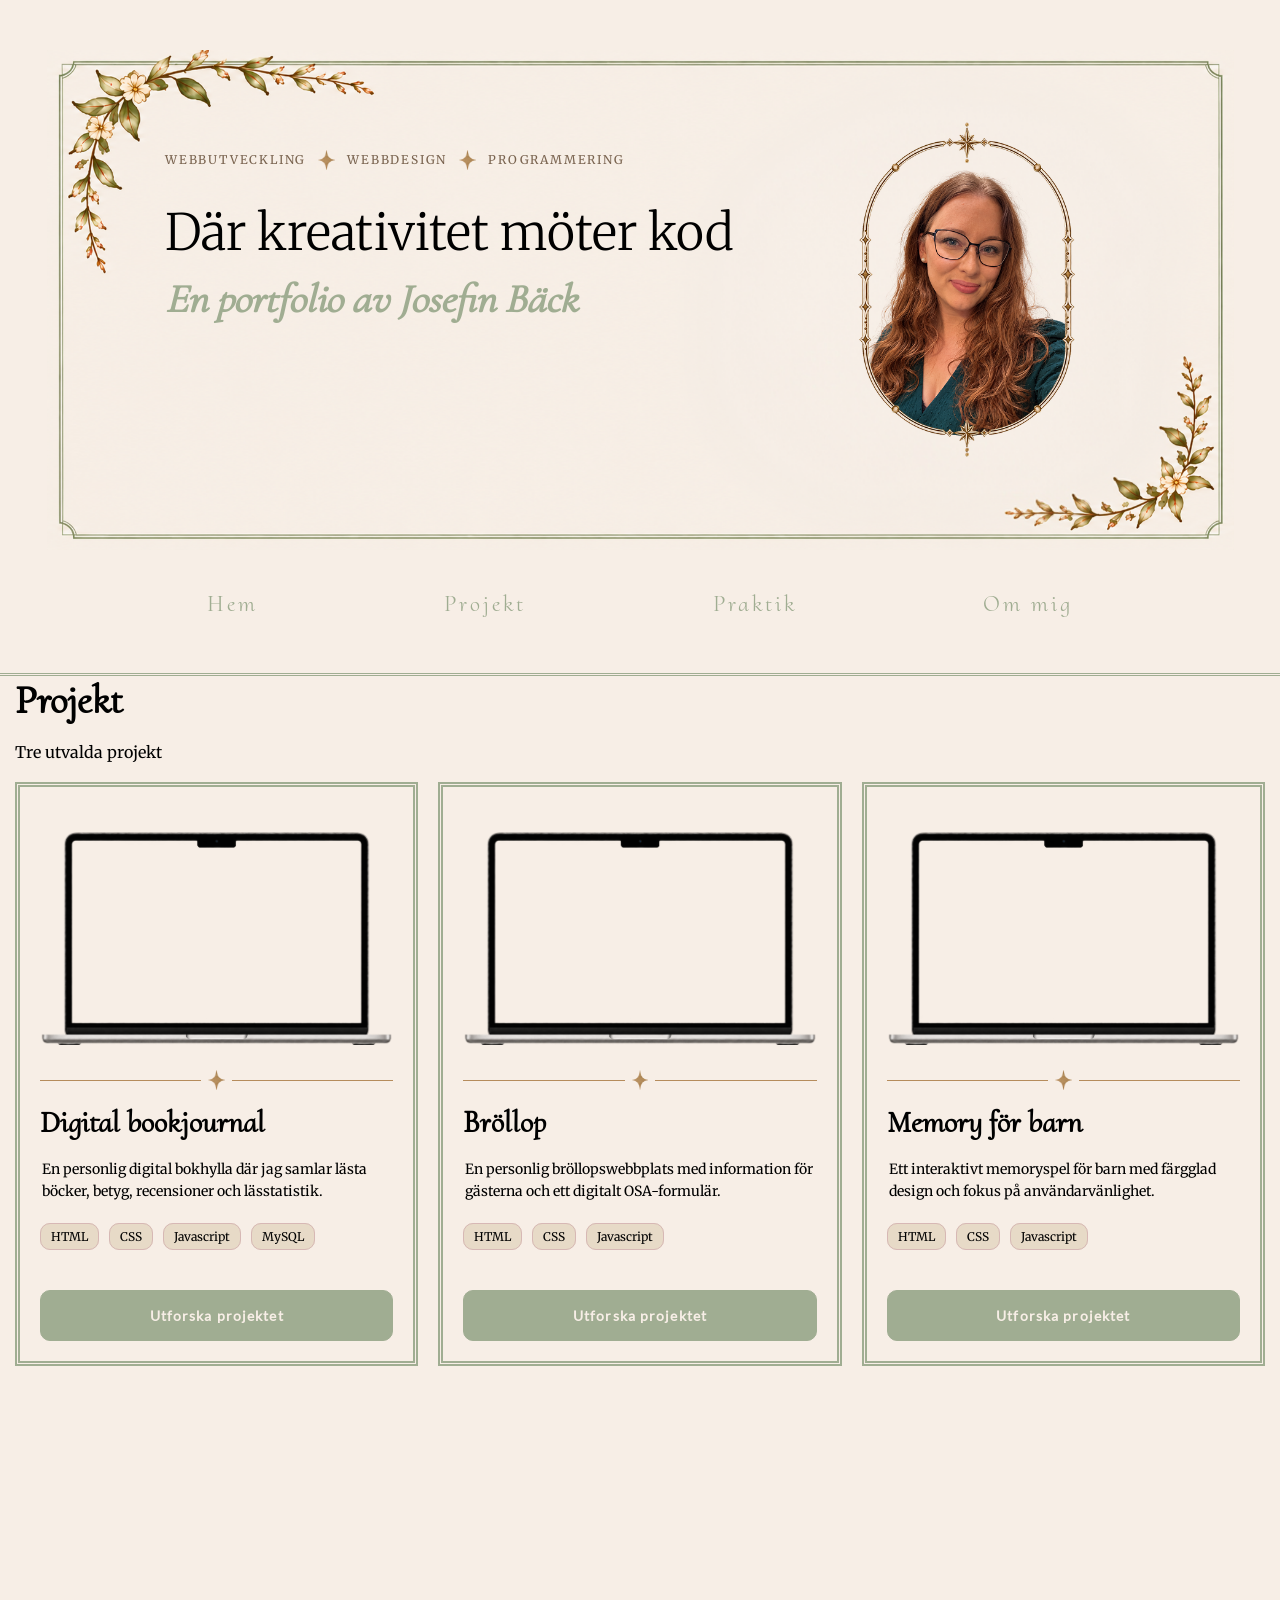
==== index.html @ 24f31369 "more github fixing" ====
<!DOCTYPE html>
<html lang="sv">

<head>
    <meta charset="UTF-8">
    <meta name="viewport" content="width=device-width, initial-scale=1.0">
    <title>Document</title>
    <link rel="stylesheet" href="css/style.css">
</head>

<body>

    <div id="heroSection">
        <div id="textDivInHero">
            <div class="eyebrowText">
                <p>Webbutveckling</p> <img class="goldStarSize" src="assets/picture/star.png" alt="goldstar">
                <p>Webbdesign</p> <img class="goldStarSize" src="assets/picture/star.png" alt="goldstar">
                <p>Programmering</p>
            </div>
            <h1>Där kreativitet möter kod</h1>
            <h2 id="heroHeaderTwo">En portfolio av Josefin Bäck</h2>

            <!-- <div id="p-elInHero">
                <p>Välkommen till min kreativa hörna!<br> Här samlar jag mina projekt och idéer, där kreativitet
                    kombineras
                    med programmering.</p>
            </div> -->
        </div>
    </div>

    <div id="menuWrapper">
        <!-- <div id="p-elInHero">
                <p>Välkommen till min kreativa hörna!<br> Här samlar jag mina projekt och idéer, där kreativitet
                    kombineras
                    med programmering.</p>
            </div> -->

        <div id="menu">
            <a href="#">Hem<span class="botanical" aria-hidden="true"><img class="vine" src="assets/picture/kvist.png"
                        alt=""><img class="bloom bloom-1" src="assets/picture/blomma-1.png" alt=""><img
                        class="bloom bloom-2" src="assets/picture/blomma-2.png" alt=""><img class="bloom bloom-3"
                        src="assets/picture/blomma-3.png" alt=""></span></a>
            <a href="#">Projekt<span class="botanical" aria-hidden="true"><img class="vine"
                        src="assets/picture/kvist.png" alt=""><img class="bloom bloom-1"
                        src="assets/picture/blomma-1.png" alt=""><img class="bloom bloom-2"
                        src="assets/picture/blomma-2.png" alt=""><img class="bloom bloom-3"
                        src="assets/picture/blomma-3.png" alt=""></span></a>
            <a href="#">Praktik<span class="botanical" aria-hidden="true"><img class="vine"
                        src="assets/picture/kvist.png" alt=""><img class="bloom bloom-1"
                        src="assets/picture/blomma-1.png" alt=""><img class="bloom bloom-2"
                        src="assets/picture/blomma-2.png" alt=""><img class="bloom bloom-3"
                        src="assets/picture/blomma-3.png" alt=""></span></a>
            <a href="html/aboutme.html">Om mig<span class="botanical" aria-hidden="true"><img class="vine"
                        src="assets/picture/kvist.png" alt=""><img class="bloom bloom-1"
                        src="assets/picture/blomma-1.png" alt=""><img class="bloom bloom-2"
                        src="assets/picture/blomma-2.png" alt=""><img class="bloom bloom-3"
                        src="assets/picture/blomma-3.png" alt=""></span></a>
        </div>
    </div>

    <main>


        <!-- <div id="heroButtonDiv">
                <button class="greenButton button">Se alla projekt</button>
                <button class="transparentButton button">Läs mer om mig</button>
            </div> -->

        <div id="sectionOne">
            <div id="secOneContent">
                <h2>Projekt</h2>
                <p>Tre utvalda projekt</p>
                <div id="choosenProjects">
                    <div class="projectDIV">
                        <div class="topDIV">
                            <div class="laptop">
                                <video autoplay muted loop playsinline>
                                    <source src="assets/video/bookshelf.mov">
                                </video>

                                <img src="assets/picture/laptop.png" alt="Laptop">
                            </div>

                            <div class="deviderDIV">
                                <img class="deviderLineInCard" src="assets/picture/deviderLine.png" alt="devider">
                                <img class="goldStarSize" src="assets/picture/star.png" alt="goldstar">
                                <img class="deviderLineInCard" src="assets/picture/deviderLine.png" alt="devider">
                            </div>

                            <h3 class="projectHeadline">Digital bookjournal</h3>
                            <p class="projekctPresentation">En personlig digital bokhylla där jag samlar lästa böcker,
                                betyg, recensioner och lässtatistik.</p>

                            <div class="taggsDIV">
                                <div class="taggStyle">
                                    <span>HTML</span>
                                </div>
                                <div class="taggStyle">
                                    <span>CSS</span>
                                </div>
                                <div class="taggStyle">
                                    <span>Javascript</span>
                                </div>
                                <div class="taggStyle">
                                    <span>MySQL</span>
                                </div>
                            </div>

                        </div>
                        <div class="bottomDIV">
                            <button class="BtnToProjekt">
                                Utforska projektet
                            </button>
                        </div>
                    </div>

                    <div class="projectDIV">
                        <div class="topDIV">
                            <div class="laptop">

                                <img src="assets/picture/laptop.png" alt="Laptop">
                            </div>

                            <div class="deviderDIV">
                                <img class="deviderLineInCard" src="assets/picture/deviderLine.png" alt="devider">
                                <img class="goldStarSize" src="assets/picture/star.png" alt="goldstar">
                                <img class="deviderLineInCard" src="assets/picture/deviderLine.png" alt="devider">
                            </div>

                            <h3 class="projectHeadline">Bröllop</h3>
                            <p class="projekctPresentation">En personlig bröllopswebbplats med information för
                                gästerna
                                och ett digitalt OSA-formulär.</p>
                        </div>

                        <div class="taggsDIV">
                            <div class="taggStyle">
                                <span>HTML</span>
                            </div>
                            <div class="taggStyle">
                                <span>CSS</span>
                            </div>
                            <div class="taggStyle">
                                <span>Javascript</span>
                            </div>
                        </div>

                        <div class="bottomDIV">
                            <button class="BtnToProjekt">
                                Utforska projektet
                            </button>
                        </div>
                    </div>

                    <div class="projectDIV">
                        <div class="topDIV">
                            <div class="laptop">

                                <img src="assets/picture/laptop.png" alt="Laptop">
                            </div>

                            <div class="deviderDIV">
                                <img class="deviderLineInCard" src="assets/picture/deviderLine.png" alt="devider">
                                <img class="goldStarSize" src="assets/picture/star.png" alt="goldstar">
                                <img class="deviderLineInCard" src="assets/picture/deviderLine.png" alt="devider">
                            </div>

                            <h3 class="projectHeadline">Memory för barn</h3>
                            <p class="projekctPresentation">Ett interaktivt memoryspel för barn med färgglad design
                                och
                                fokus på användarvänlighet.</p>
                        </div>

                        <div class="taggsDIV">
                            <div class="taggStyle">
                                <span>HTML</span>
                            </div>
                            <div class="taggStyle">
                                <span>CSS</span>
                            </div>
                            <div class="taggStyle">
                                <span>Javascript</span>
                            </div>
                        </div>

                        <div class="bottomDIV">
                            <button class="BtnToProjekt">
                                Utforska projektet
                            </button>
                        </div>
                    </div>
                </div>
            </div>
        </div>

    </main>
    <footer></footer>
</body>

</html>
---- css/style.css ----
/*FONTS*/
@font-face {
    font-family: "Cormorant Upright";
    src: url("../assets/fonts/CormorantUpright-Regular.ttf");
}

@font-face {
    font-family: "Merriweather";
    src: url("../assets/fonts/Merriweather.ttf");
}

@font-face {
    font-family: "Lato";
    src: url("../assets/fonts/Lato-Regular.ttf");
}


:root {

    /*FONT SIZE*/
    --h1: 3.125rem;
    /* 50px */
    --h2: 2.5rem;
    /* 40px */
    --h3: 1.875rem;
    /* 30px */
    --h4: 1.5rem;
    /* 24px */

    --normalText: 1rem;
    /* 16px */
    --smallText: 0.875rem;
    /* 14px */
    --extraSmallText: 0.75rem;
    /* 12px */

    --buttonText: 0.875rem;
    /* 14px */
    --eyebrowText: 0.75rem;
    /* 12px */

    /* FONT FAMILY */
    --headerFont: "Cormorant Upright", serif;
    --normalTextFont: "Merriweather", serif;
    --btnFont: "Lato", serif;


    /*COLORS*/
    --main-background-color: #F7EEE6;
    --color-sageGreen: #A0AD92;
    --color-dustyRose: #D7B8B5;
    --color-walnutBrown: #79634F;
    --color-softBlack: #38352F;
    --color-beige: #E7DAC7;

}

h1 {
    font-family: var(--normalTextFont);
    font-size: var(--h1);
    line-height: 1.1;
    margin: 35px 0 15px 0;
    font-weight: 300;
}

h2 {
    font-family: var(--headerFont);
    font-size: var(--h2);
    line-height: 1.2;
    margin: 0px;
    margin-bottom: 15px;
}

h3 {
    font-family: var(--headerFont);
    font-size: var(--h3);
    line-height: 1.2;
}

h4 {
    font-family: var(--headerFont);
    font-size: var(--h4);
}

p {
    font-family: var(--normalTextFont);
    font-size: var(--normalText);
    line-height: 1.6;
}

button {
    font-family: var(--btnFont);
    font-size: var(--buttonText);
    letter-spacing: 0.08em;
    border-radius: 10px;
    padding: 10px 30px;
}

.greenButton {
    background-color: var(--color-sageGreen);
    color: var(--main-background-color);
    border: 0.5px solid var(--color-sageGreen);
}

.transparentButton {
    background-color: transparent;
    color: var(--color-softBlack);
    border: 0.5px solid var(--color-sageGreen);
}


body {
    margin: 0px;
    background-color: var(--main-background-color);
    font-family: var(--normalTextFont);
    font-size: var(--normalText);
}

/*------------ HERO ------------*/
#heroSection {
    height: 500px;
    display: flex;
    position: relative;
    background-image: url("../assets/picture/herobildMig3.png");
    background-position: center;
    background-repeat: no-repeat;
    background-size: contain;

    max-width: 1250px;
    margin: 50px auto 20px;
}

#textDivInHero {
    position: absolute;
    top: 20%;
    left: 12%;
}

/* .deviderDIV {
    display: flex;
    align-items: center;
    gap: 7px;
}

.deviderLine {
    object-fit: contain;
    height: 1px;
    width: 265px;
}

.deviderLineInCard {

    object-fit: contain;
    height: 1px;
    width: 265px;

    object-fit: contain;
    height: 1px;
    width: 100%; 
} */


.deviderDIV {
    display: flex;
    align-items: center;
    gap: 7px;
    width: 100%;
    min-width: 0;
}

.deviderLineInCard {
    flex: 1 1 0;
    min-width: 0;
    width: 0;
    height: 1px;
    object-fit: fill;
}

.goldStarSize {
    height: 20px;
}

#heroHeaderTwo {
    font-style: italic;
    color: var(--color-sageGreen);
    margin-bottom: 10px;
}


#heroButtonDiv {
    display: flex;
    gap: 25px;
    margin-top: 25px;
}

#p-elInHero p {
    max-width: 320px;
    font-size: var(--smallText);
}

.eyebrowText {
    display: flex;
    align-items: center;
    gap: 12px;

    font-size: var(--eyebrowText);
    letter-spacing: 0.15em;
    text-transform: uppercase;
    color: var(--color-walnutBrown);
}

.eyebrowText p {
    margin: 0px;
    font-size: var(--eyebrowText);
}


/*------------ HERO END ------------*/


/*------------ MENU START ------------*/

#menuWrapper {
    border-bottom: 3px double var(--color-sageGreen);
}

#menu {
    max-width: 1250px;
    min-width: 900px;
    display: flex;
    justify-content: space-evenly;
    margin: 0px auto;
    padding: 20px;
}

#menu a {
    text-decoration: none;
    color: var(--color-sageGreen);
    font-family: var(--headerFont);
    font-size: 23px;
    letter-spacing: 3px;
}

#menu {
    padding-bottom: 55px;
}

#menu a {
    position: relative;
    display: inline-block;
}




/* ------------ BOTANICAL MENU ANIMATION ------------ */

#menu a {
    position: relative;
    display: inline-block;
}

/* Behållare för kvisten och blommorna */
.botanical {
    position: absolute;
    width: 155px;
    height: 54px;
    left: 50%;
    top: calc(35% + 2px);
    transform: translateX(-50%);
    pointer-events: none;
}

.botanical img {
    position: absolute;
    display: block;
}

/* Grenen växer fram */
.botanical .vine {
    width: 100%;
    height: 100%;
    object-fit: contain;

    clip-path: inset(0 100% 0 0);
    transition: clip-path 0.9s ease;
}

/* Blommorna är dolda från början */
.botanical .bloom {
    opacity: 0;
    transform: scale(0.1);
    transform-origin: center;

    transition: opacity 0.2s ease,
        transform 0.3s ease;
}

/* Blommornas positioner */
.botanical .bloom-1 {
    width: 7.781%;
    left: 34.346%;
    top: 38.398%;
}

.botanical .bloom-2 {
    width: 7.413%;
    left: 54.144%;
    top: 42.127%;
}

.botanical .bloom-3 {
    width: 12.385%;
    left: 68.186%;
    top: 16.575%;
}

/* Grenen visas vid hover */
#menu a:hover .vine,
#menu a:focus-visible .vine {
    clip-path: inset(0 0 0 0);
}

/* Blommorna slår ut */
#menu a:hover .bloom,
#menu a:focus-visible .bloom {
    opacity: 1;
    transform: scale(1);
}

/* Blommorna slår ut en efter en */
#menu a:hover .bloom-1,
#menu a:focus-visible .bloom-1 {
    transition-delay: 0.35s;
}

#menu a:hover .bloom-2,
#menu a:focus-visible .bloom-2 {
    transition-delay: 0.55s;
}

#menu a:hover .bloom-3,
#menu a:focus-visible .bloom-3 {
    transition-delay: 0.55s;
}

/* Anpassning för minskad rörelse */
@media (prefers-reduced-motion: reduce) {
    .botanical img {
        transition: none !important;
    }
}

/* ------------ BOTANICAL MENU ANIMATION END ------------ */


/*------------ MENU END ------------*/



main {
    width: 1250px;
    min-height: 100vh;
    margin-right: auto;
    margin-left: auto;
}


/*------------ PROJECTS ------------*/

#sectionOne {
    width: 100%;
}


#choosenProjects {
    display: flex;
    gap: 20px;
    justify-content: space-evenly;
    /*height: 530px;*/
}

.projectDIV {
    border: 5px double var(--color-sageGreen);
    width: 100%;
    padding: 20px;
    display: flex;
    flex-direction: column;
    justify-content: space-between;
}

.topDIV {
    display: flex;
    flex-direction: column;
    align-items: center;
}

.bottomDIV {
    margin-top: 25px;
}

.projectDIV h4 {
    text-align: center;
    margin: 10px 0px 20px;
}

.projectPictue {
    width: 100%;
    height: 245px;
    object-fit: cover;
    object-position: top;
}

.projekctPresentation {
    font-size: var(--smallText);
    margin: 2px;
}

.projectHeadline {
    width: 100%;
    margin: 15px 0px;
}

.taggsDIV {
    display: flex;
    gap: 10px;
    justify-content: start;
    width: 100%;
    margin: 20px 0px;
}

.taggStyle span {
    padding: 5px 10px;
    border: 0.5px solid var(--color-dustyRose);
    background-color: var(--color-beige);
    font-size: var(--extraSmallText);
    border-radius: 10px;
}

.BtnToProjekt {
    width: 100%;
    padding: 16px;
    font-weight: 600;
    background-color: var(--color-sageGreen);
    border: 0.5px solid var(--color-sageGreen);
    color: var(--main-background-color);
    cursor: pointer;
}

.BtnToProjekt:hover {
    background-color: var(--main-background-color);
    color: var(--color-sageGreen);
    cursor: pointer;
}



/*------------ PROJECTS END ------------*/



/*------------ ABOUT ME ------------*/

#aboutMeSpalt {
    position: sticky;
    top: 30px;
    display: flex;
    flex-direction: column;
    align-items: center;
    /*border: 1px solid black;
    padding: 12px;
    box-sizing: border-box;

    background-color: #EEE9DF;
    border: 1px solid #B9A48E;
    outline: 1px solid #D8C9B9;
    outline-offset: -8px;

    padding: 32px 28px;
    border-radius: 3px;*/
    background-color: #EEE9DF;
    padding: 35px 35px 80px;

    clip-path: polygon(0 0,
            100% 0,
            100% 100%,
            50% calc(100% - 35px),
            0 100%);

}

#aboutMeSpalt p {
    font-size: var(--smallText);
    margin: 0px;
}

#aboutMeH3 {
    margin: 10px 0px;
}

#aboutMePartOne {
    display: flex;
    gap: 10px;
}

#selfiePic {
    height: 230px;
    object-fit: contain;
    margin: 0px auto;
}

#ornamentPicture {
    width: 233px;
    height: 80px;
    object-fit: contain;
}

/*------------ ABOUT ME - END------------*/


footer {
    height: 400px;
}





/*video*/
.laptop {
    position: relative;
    width: 100%;
    margin: 25px 0px;
}

.laptop img {
    position: relative;
    width: 100%;
    display: block;
    pointer-events: none;
}

.laptop video {
    position: absolute;
    width: 80%;
    height: 85%;
    top: 4%;
    left: 10%;
    object-fit: cover;
}
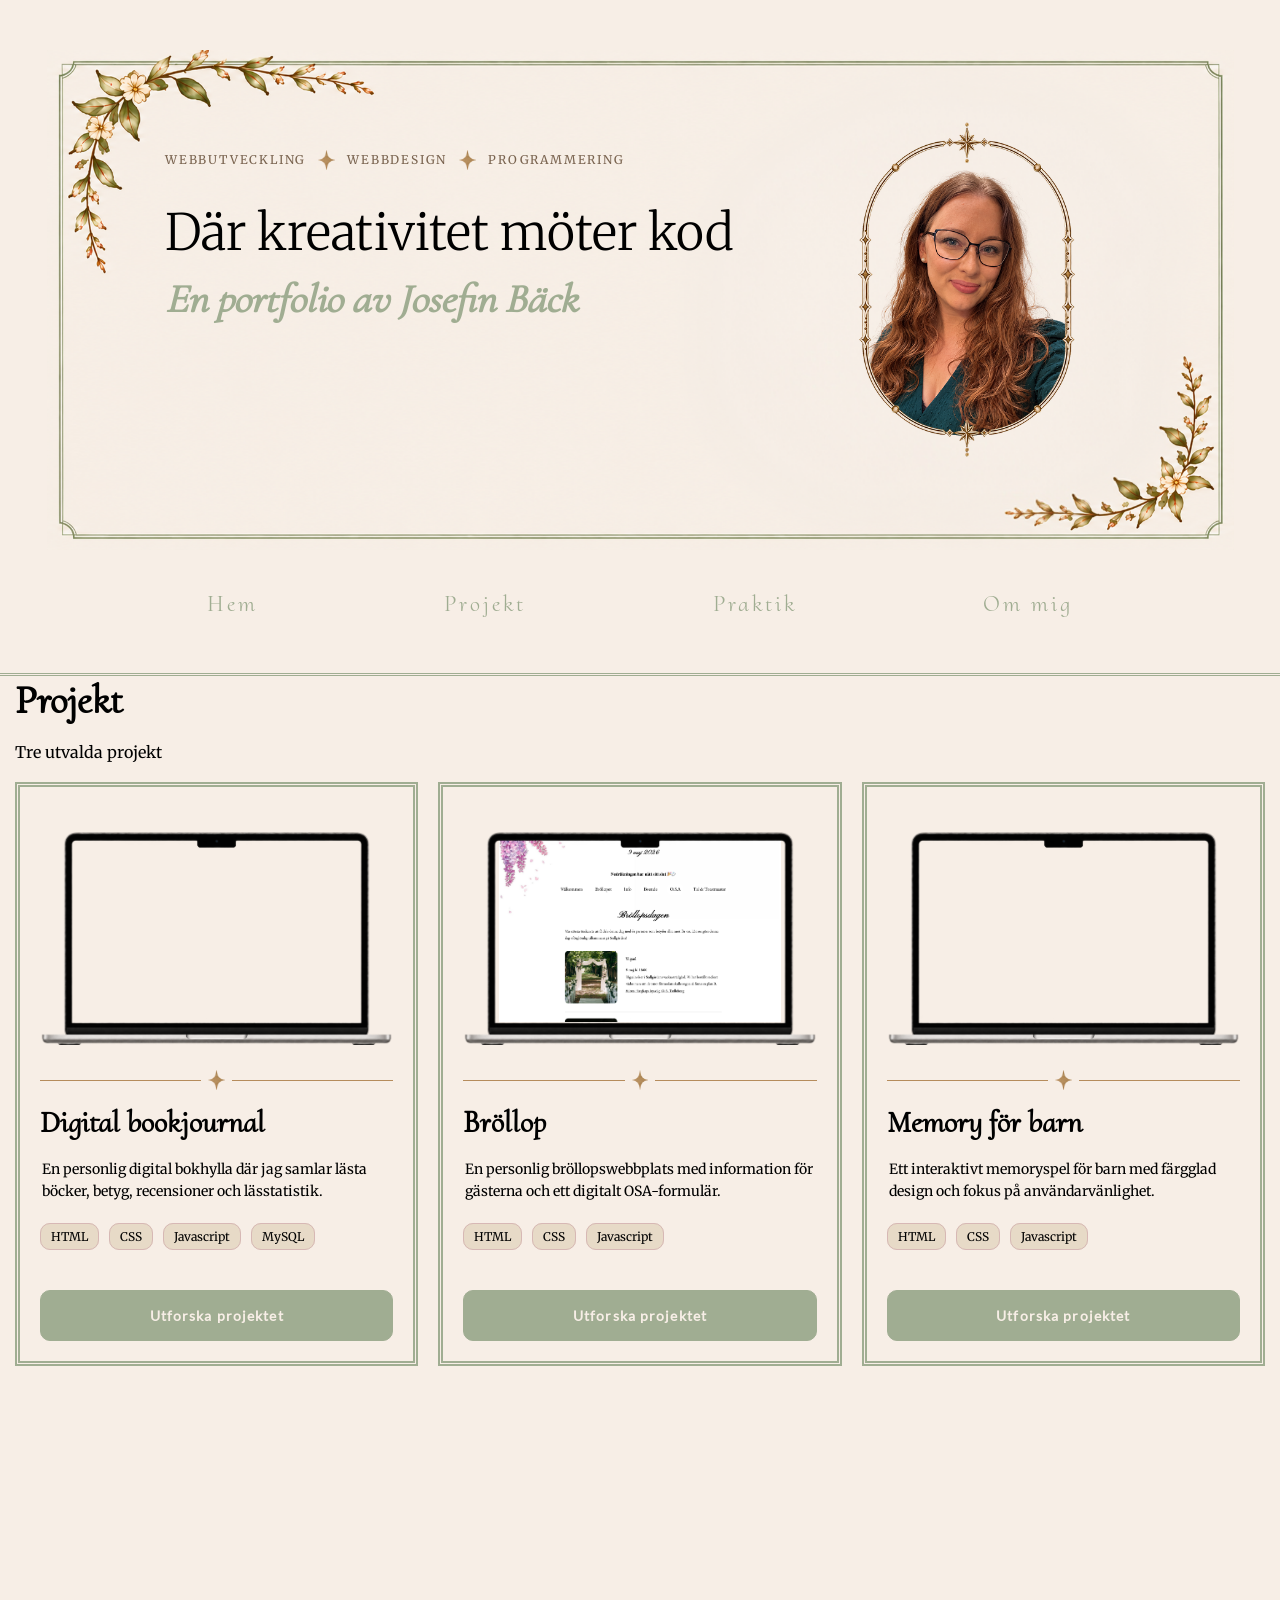
==== commit 07eab466: "wedding project" ====
--- a/index.html
+++ b/index.html
@@ -78,7 +78,7 @@
                                     <source src="assets/video/bookshelf.mov">
                                 </video>
 
-                                <img src="assets/picture/laptop.png" alt="Laptop">
+                                <img class="laptopIMG" src="assets/picture/laptop.png" alt="Laptop">
                             </div>
 
                             <div class="deviderDIV">
@@ -117,8 +117,10 @@
                     <div class="projectDIV">
                         <div class="topDIV">
                             <div class="laptop">
-
-                                <img src="assets/picture/laptop.png" alt="Laptop">
+                                <img class="projektIMG" src="assets/picture/weddingScreenshot.png"
+                                    alt="bröllopshemsida">
+
+                                <img class="laptopIMG" src="assets/picture/laptop.png" alt="Laptop">
                             </div>
 
                             <div class="deviderDIV">
@@ -156,7 +158,7 @@
                         <div class="topDIV">
                             <div class="laptop">
 
-                                <img src="assets/picture/laptop.png" alt="Laptop">
+                                <img class="laptopIMG" src="assets/picture/laptop.png" alt="Laptop">
                             </div>
 
                             <div class="deviderDIV">
--- a/css/style.css
+++ b/css/style.css
@@ -533,14 +533,15 @@
     margin: 25px 0px;
 }
 
-.laptop img {
+.laptopIMG {
     position: relative;
     width: 100%;
     display: block;
     pointer-events: none;
 }
 
-.laptop video {
+.laptop video,
+.projektIMG {
     position: absolute;
     width: 80%;
     height: 85%;
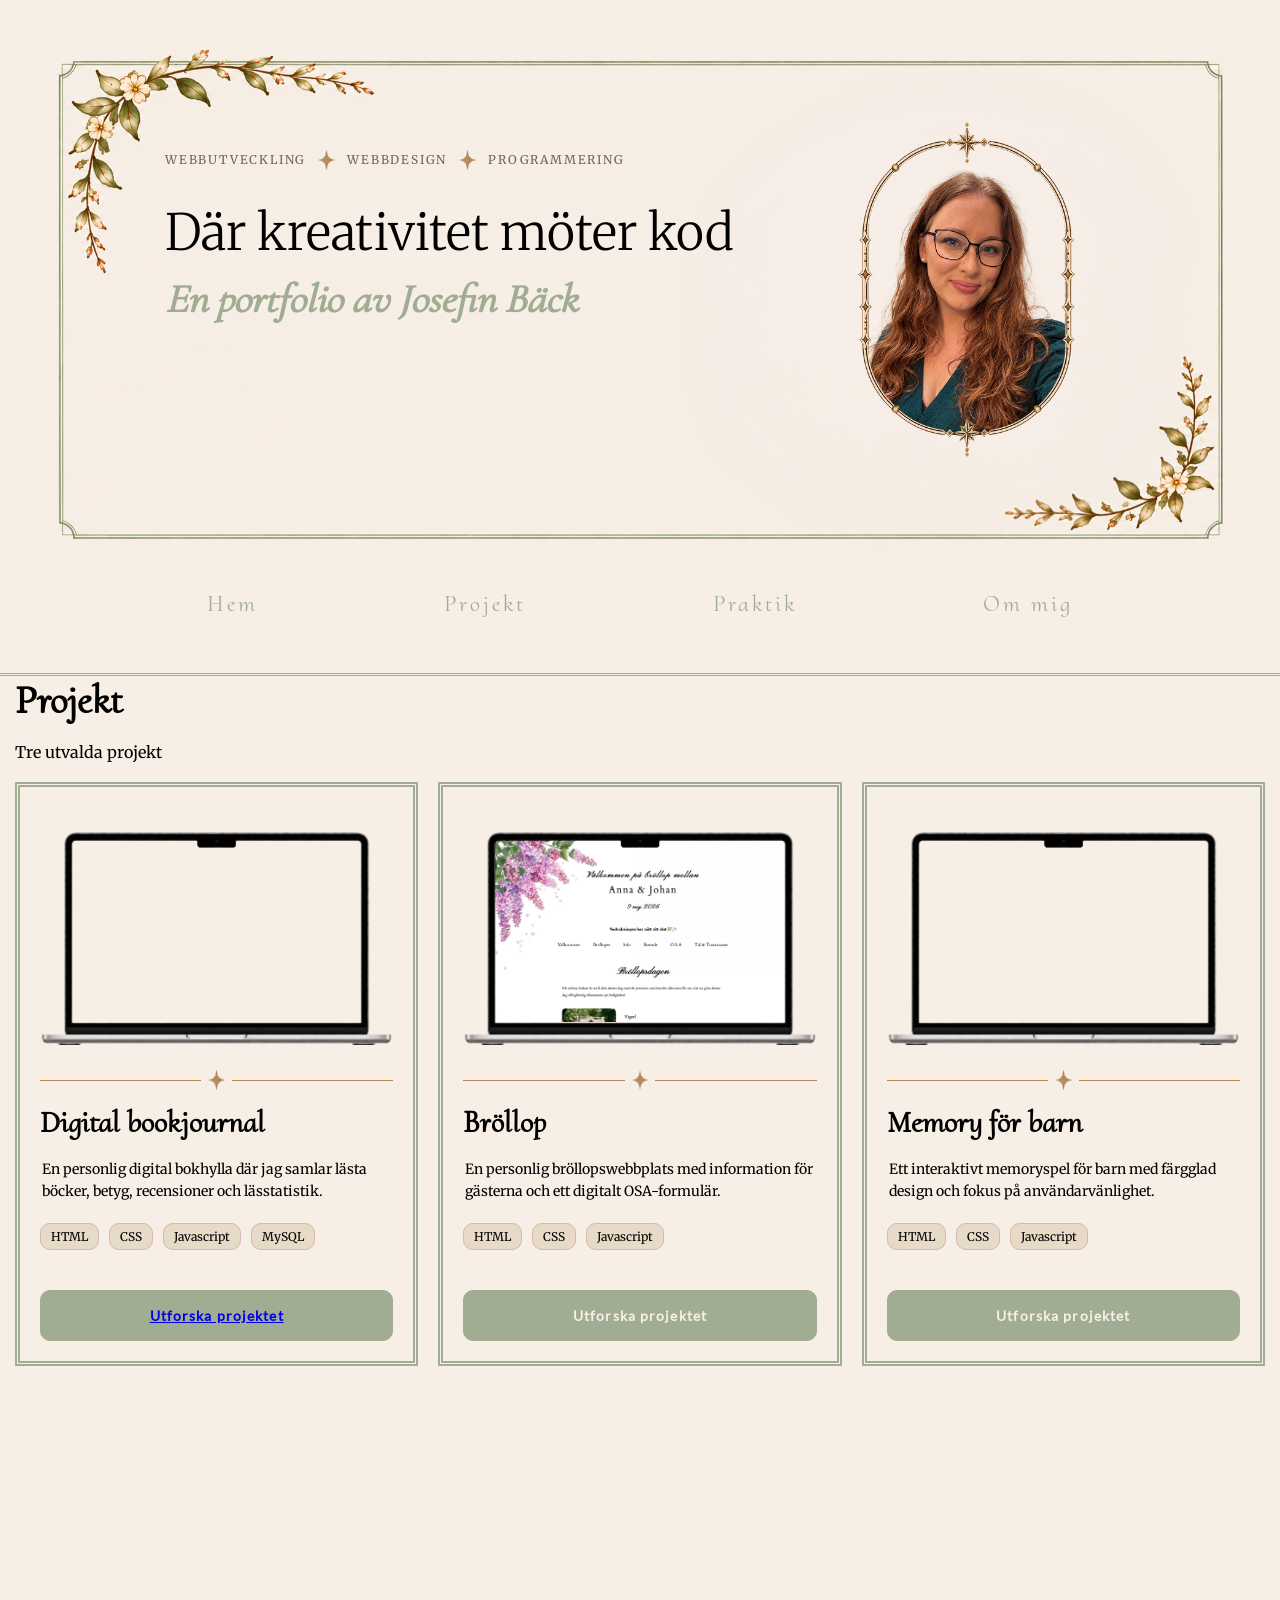
==== commit 5eb3209e: "github pages setup" ====
--- a/index.html
+++ b/index.html
@@ -109,7 +109,8 @@
                         </div>
                         <div class="bottomDIV">
                             <button class="BtnToProjekt">
-                                Utforska projektet
+                                <a href="https://josefinback.github.io/book-journal/index.html" target="blank_">Utforska
+                                    projektet</a>
                             </button>
                         </div>
                     </div>
--- a/css/style.css
+++ b/css/style.css
@@ -543,9 +543,9 @@
 .laptop video,
 .projektIMG {
     position: absolute;
-    width: 80%;
+    width: 82%;
     height: 85%;
     top: 4%;
-    left: 10%;
+    left: 9%;
     object-fit: cover;
 }
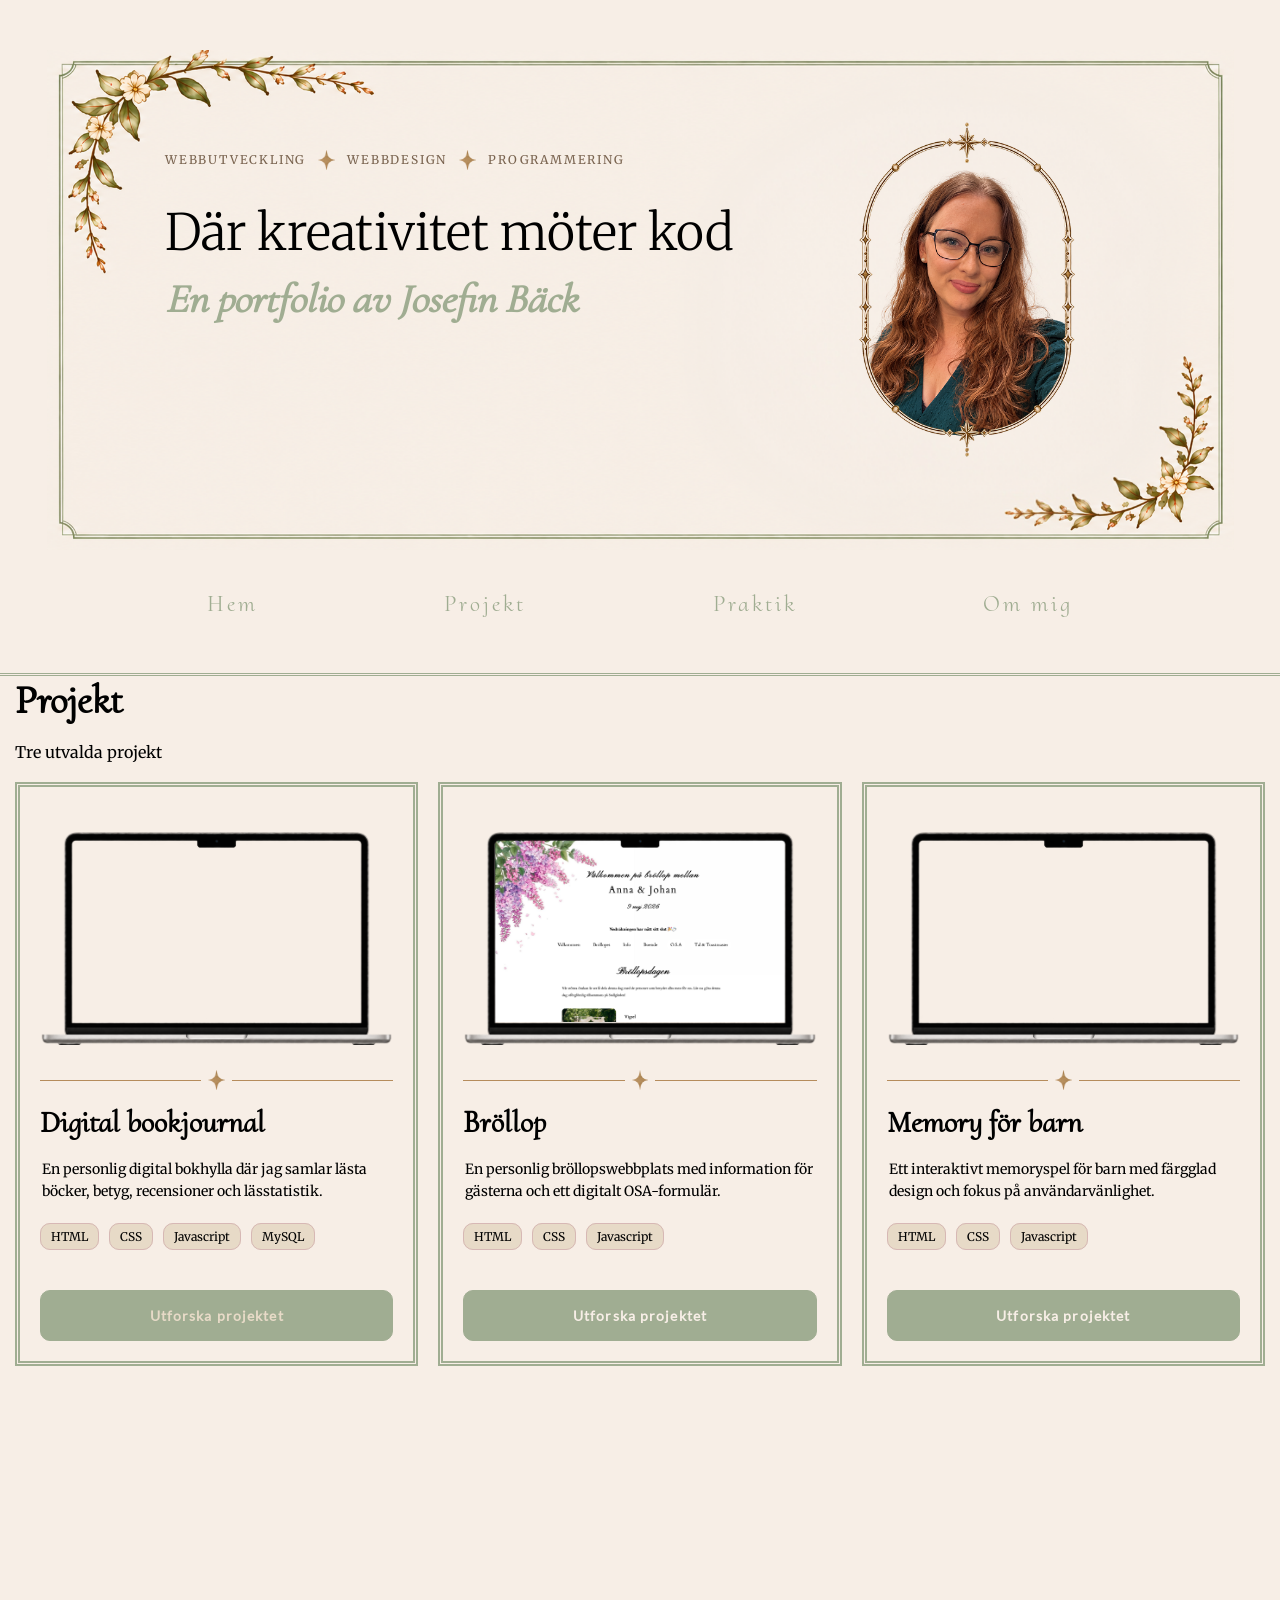
==== commit 30d702a3: "a-links" ====
--- a/index.html
+++ b/index.html
@@ -109,7 +109,8 @@
                         </div>
                         <div class="bottomDIV">
                             <button class="BtnToProjekt">
-                                <a href="https://josefinback.github.io/book-journal/index.html" target="blank_">Utforska
+                                <a class="a-links" href="https://josefinback.github.io/book-journal/index.html"
+                                    target="blank_">Utforska
                                     projektet</a>
                             </button>
                         </div>
--- a/css/style.css
+++ b/css/style.css
@@ -116,6 +116,16 @@
     font-size: var(--normalText);
 }
 
+.a-links {
+    text-decoration: none;
+    color: var(--color-beige);
+    font-size: var(--buttonText);
+}
+
+.a-links:hover {
+    color: var(--color-sageGreen);
+}
+
 /*------------ HERO ------------*/
 #heroSection {
     height: 500px;
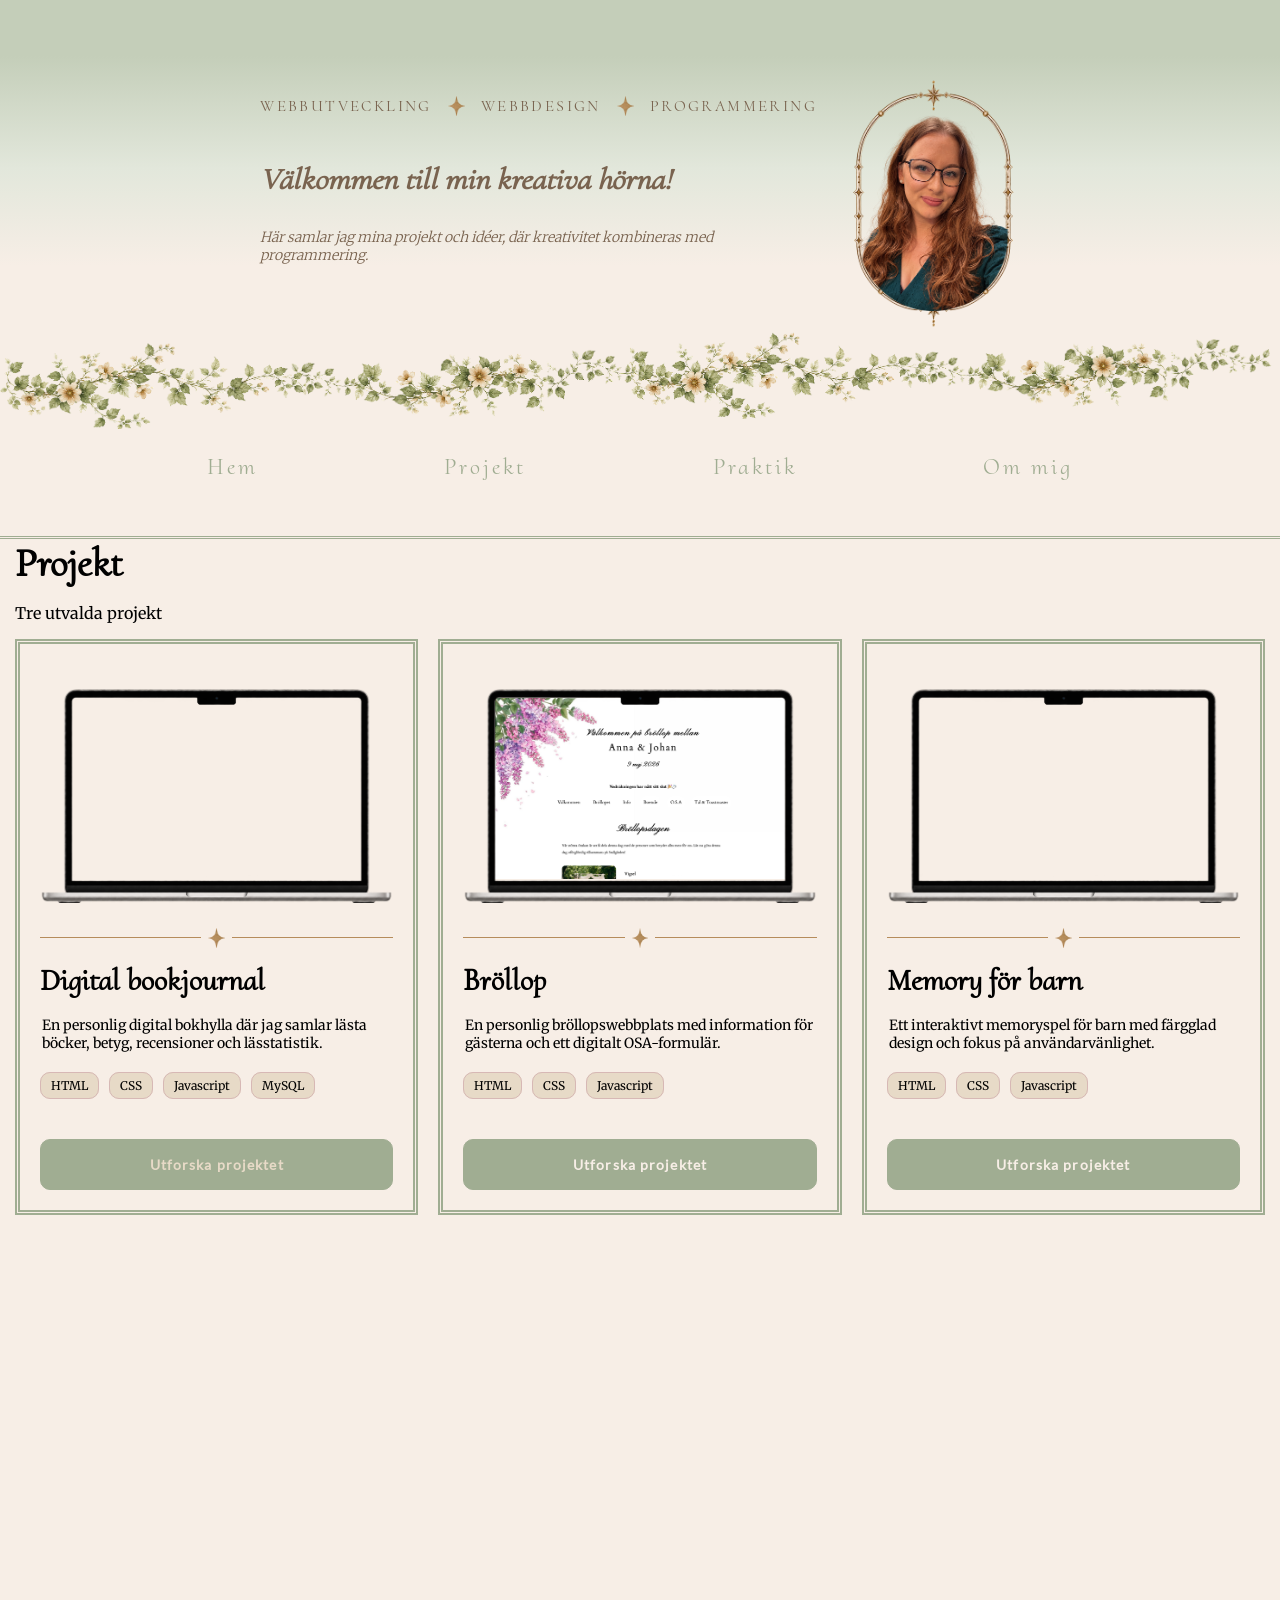
==== commit fe715e18: "new hero done" ====
--- a/index.html
+++ b/index.html
@@ -4,7 +4,7 @@
 <head>
     <meta charset="UTF-8">
     <meta name="viewport" content="width=device-width, initial-scale=1.0">
-    <title>Document</title>
+    <title>Portfolio</title>
     <link rel="stylesheet" href="css/style.css">
 </head>
 
@@ -12,49 +12,42 @@
 
     <div id="heroSection">
         <div id="textDivInHero">
-            <div class="eyebrowText">
+            <div id="headerText">
                 <p>Webbutveckling</p> <img class="goldStarSize" src="assets/picture/star.png" alt="goldstar">
                 <p>Webbdesign</p> <img class="goldStarSize" src="assets/picture/star.png" alt="goldstar">
                 <p>Programmering</p>
             </div>
-            <h1>Där kreativitet möter kod</h1>
-            <h2 id="heroHeaderTwo">En portfolio av Josefin Bäck</h2>
+            <!-- <h2 id="headerTextTwo">En portfolio av Josefin Bäck</h2> -->
 
-            <!-- <div id="p-elInHero">
-                <p>Välkommen till min kreativa hörna!<br> Här samlar jag mina projekt och idéer, där kreativitet
+            <div id="headerTextTwo">
+                <h3>Välkommen till min kreativa hörna!</h3>
+                <p>Här samlar jag mina projekt och idéer, där kreativitet
                     kombineras
                     med programmering.</p>
-            </div> -->
+            </div>
+
+            <!-- <span class="botanical" aria-hidden="true"><img class="vine" src="assets/picture/kvist.png" alt=""><img
+                    class="bloom bloom-1" src="assets/picture/blomma-1.png" alt=""><img class="bloom bloom-2"
+                    src="assets/picture/blomma-2.png" alt=""><img class="bloom bloom-3"
+                    src="assets/picture/blomma-3.png" alt=""></span> -->
+        </div>
+
+        <div>
+            <img id="profilepic" src="assets/picture/profilepicture.png" alt="porträtt">
         </div>
     </div>
 
+    <div>
+        <img id="flowerLineHeader" src="assets/picture/headerLine.png" alt="line under header">
+    </div>
+
+
     <div id="menuWrapper">
-        <!-- <div id="p-elInHero">
-                <p>Välkommen till min kreativa hörna!<br> Här samlar jag mina projekt och idéer, där kreativitet
-                    kombineras
-                    med programmering.</p>
-            </div> -->
-
         <div id="menu">
-            <a href="#">Hem<span class="botanical" aria-hidden="true"><img class="vine" src="assets/picture/kvist.png"
-                        alt=""><img class="bloom bloom-1" src="assets/picture/blomma-1.png" alt=""><img
-                        class="bloom bloom-2" src="assets/picture/blomma-2.png" alt=""><img class="bloom bloom-3"
-                        src="assets/picture/blomma-3.png" alt=""></span></a>
-            <a href="#">Projekt<span class="botanical" aria-hidden="true"><img class="vine"
-                        src="assets/picture/kvist.png" alt=""><img class="bloom bloom-1"
-                        src="assets/picture/blomma-1.png" alt=""><img class="bloom bloom-2"
-                        src="assets/picture/blomma-2.png" alt=""><img class="bloom bloom-3"
-                        src="assets/picture/blomma-3.png" alt=""></span></a>
-            <a href="#">Praktik<span class="botanical" aria-hidden="true"><img class="vine"
-                        src="assets/picture/kvist.png" alt=""><img class="bloom bloom-1"
-                        src="assets/picture/blomma-1.png" alt=""><img class="bloom bloom-2"
-                        src="assets/picture/blomma-2.png" alt=""><img class="bloom bloom-3"
-                        src="assets/picture/blomma-3.png" alt=""></span></a>
-            <a href="html/aboutme.html">Om mig<span class="botanical" aria-hidden="true"><img class="vine"
-                        src="assets/picture/kvist.png" alt=""><img class="bloom bloom-1"
-                        src="assets/picture/blomma-1.png" alt=""><img class="bloom bloom-2"
-                        src="assets/picture/blomma-2.png" alt=""><img class="bloom bloom-3"
-                        src="assets/picture/blomma-3.png" alt=""></span></a>
+            <a href="#">Hem</a>
+            <a href="#">Projekt</a>
+            <a href="#">Praktik</a>
+            <a href="html/aboutme.html">Om mig</a>
         </div>
     </div>
 
--- a/css/style.css
+++ b/css/style.css
@@ -36,8 +36,6 @@
 
     --buttonText: 0.875rem;
     /* 14px */
-    --eyebrowText: 0.75rem;
-    /* 12px */
 
     /* FONT FAMILY */
     --headerFont: "Cormorant Upright", serif;
@@ -82,7 +80,7 @@
     font-size: var(--h4);
 }
 
-p {
+p-text {
     font-family: var(--normalTextFont);
     font-size: var(--normalText);
     line-height: 1.6;
@@ -111,7 +109,7 @@
 
 body {
     margin: 0px;
-    background-color: var(--main-background-color);
+    background-color: #F7EEE6;
     font-family: var(--normalTextFont);
     font-size: var(--normalText);
 }
@@ -125,49 +123,6 @@
 .a-links:hover {
     color: var(--color-sageGreen);
 }
-
-/*------------ HERO ------------*/
-#heroSection {
-    height: 500px;
-    display: flex;
-    position: relative;
-    background-image: url("../assets/picture/herobildMig3.png");
-    background-position: center;
-    background-repeat: no-repeat;
-    background-size: contain;
-
-    max-width: 1250px;
-    margin: 50px auto 20px;
-}
-
-#textDivInHero {
-    position: absolute;
-    top: 20%;
-    left: 12%;
-}
-
-/* .deviderDIV {
-    display: flex;
-    align-items: center;
-    gap: 7px;
-}
-
-.deviderLine {
-    object-fit: contain;
-    height: 1px;
-    width: 265px;
-}
-
-.deviderLineInCard {
-
-    object-fit: contain;
-    height: 1px;
-    width: 265px;
-
-    object-fit: contain;
-    height: 1px;
-    width: 100%; 
-} */
 
 
 .deviderDIV {
@@ -190,40 +145,48 @@
     height: 20px;
 }
 
-#heroHeaderTwo {
+/*------------ HERO ------------*/
+
+#heroSection {
+    background: linear-gradient(180deg, #C4CEB9 20%, #E2E7DB 60%, #F7EEE6 95%);
+
+    height: 200px;
+    display: flex;
+    gap: 30px;
+    padding-top: 80px;
+    justify-content: center;
+    margin-bottom: 50px;
+}
+
+#headerTextTwo {
     font-style: italic;
-    color: var(--color-sageGreen);
     margin-bottom: 10px;
-}
-
-
-#heroButtonDiv {
-    display: flex;
-    gap: 25px;
-    margin-top: 25px;
-}
-
-#p-elInHero p {
-    max-width: 320px;
+    color: var(--color-walnutBrown);
+    width: 500px;
+    font-weight: 200;
     font-size: var(--smallText);
 }
 
-.eyebrowText {
+#headerText {
     display: flex;
     align-items: center;
-    gap: 12px;
-
-    font-size: var(--eyebrowText);
+    gap: 16px;
+    font-family: var(--headerFont);
+    font-size: var(--normalText);
     letter-spacing: 0.15em;
     text-transform: uppercase;
     color: var(--color-walnutBrown);
 }
 
-.eyebrowText p {
-    margin: 0px;
-    font-size: var(--eyebrowText);
-}
-
+#profilepic {
+    object-fit: contain;
+    height: 250px;
+}
+
+#flowerLineHeader {
+    object-fit: cover;
+    width: 100%;
+}
 
 /*------------ HERO END ------------*/
 
@@ -255,118 +218,15 @@
     padding-bottom: 55px;
 }
 
-#menu a {
-    position: relative;
-    display: inline-block;
-}
-
-
-
-
-/* ------------ BOTANICAL MENU ANIMATION ------------ */
-
-#menu a {
-    position: relative;
-    display: inline-block;
-}
-
-/* Behållare för kvisten och blommorna */
-.botanical {
-    position: absolute;
-    width: 155px;
-    height: 54px;
-    left: 50%;
-    top: calc(35% + 2px);
-    transform: translateX(-50%);
-    pointer-events: none;
-}
-
-.botanical img {
-    position: absolute;
-    display: block;
-}
-
-/* Grenen växer fram */
-.botanical .vine {
-    width: 100%;
-    height: 100%;
-    object-fit: contain;
-
-    clip-path: inset(0 100% 0 0);
-    transition: clip-path 0.9s ease;
-}
-
-/* Blommorna är dolda från början */
-.botanical .bloom {
-    opacity: 0;
-    transform: scale(0.1);
-    transform-origin: center;
-
-    transition: opacity 0.2s ease,
-        transform 0.3s ease;
-}
-
-/* Blommornas positioner */
-.botanical .bloom-1 {
-    width: 7.781%;
-    left: 34.346%;
-    top: 38.398%;
-}
-
-.botanical .bloom-2 {
-    width: 7.413%;
-    left: 54.144%;
-    top: 42.127%;
-}
-
-.botanical .bloom-3 {
-    width: 12.385%;
-    left: 68.186%;
-    top: 16.575%;
-}
-
-/* Grenen visas vid hover */
-#menu a:hover .vine,
-#menu a:focus-visible .vine {
-    clip-path: inset(0 0 0 0);
-}
-
-/* Blommorna slår ut */
-#menu a:hover .bloom,
-#menu a:focus-visible .bloom {
-    opacity: 1;
-    transform: scale(1);
-}
-
-/* Blommorna slår ut en efter en */
-#menu a:hover .bloom-1,
-#menu a:focus-visible .bloom-1 {
-    transition-delay: 0.35s;
-}
-
-#menu a:hover .bloom-2,
-#menu a:focus-visible .bloom-2 {
-    transition-delay: 0.55s;
-}
-
-#menu a:hover .bloom-3,
-#menu a:focus-visible .bloom-3 {
-    transition-delay: 0.55s;
-}
-
-/* Anpassning för minskad rörelse */
-@media (prefers-reduced-motion: reduce) {
-    .botanical img {
-        transition: none !important;
-    }
-}
-
-/* ------------ BOTANICAL MENU ANIMATION END ------------ */
+
+#textDivInHero {
+    display: flex;
+    flex-direction: column;
+}
+
 
 
 /*------------ MENU END ------------*/
-
-
 
 main {
     width: 1250px;
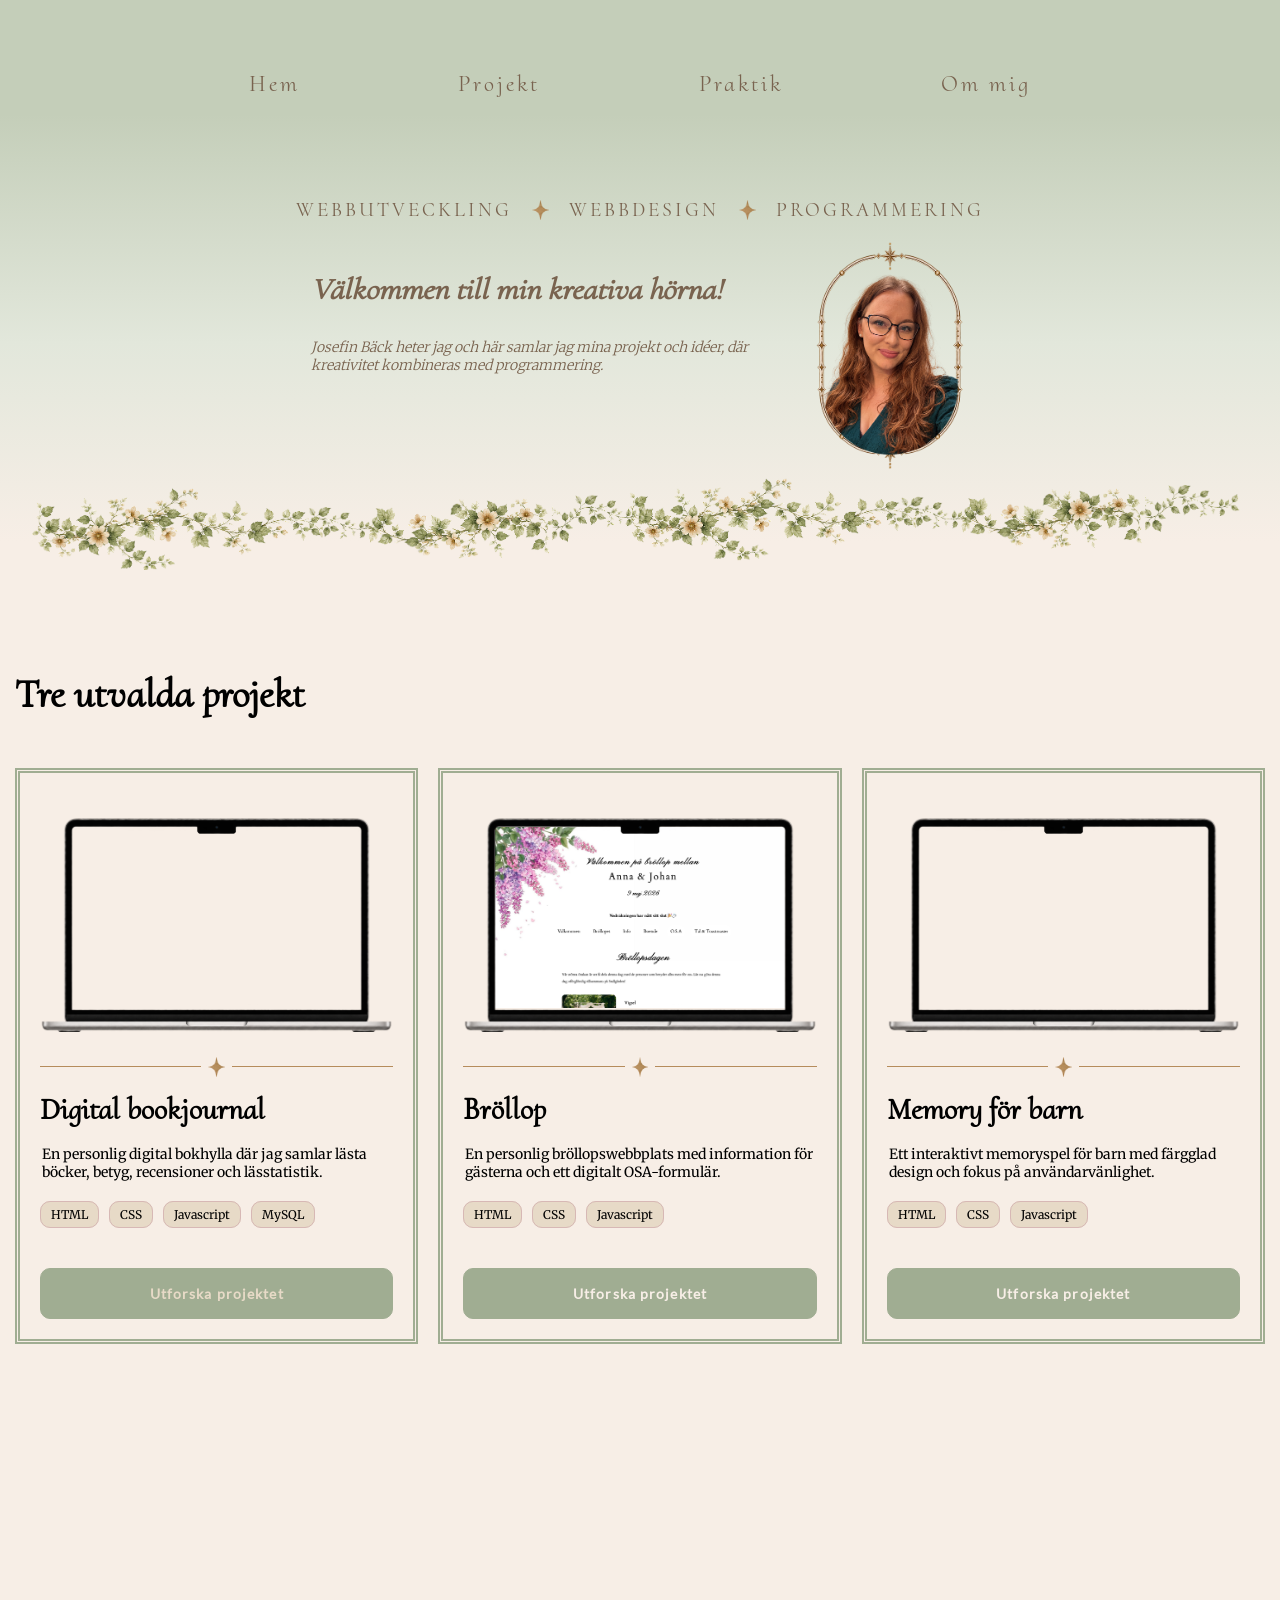
==== commit 5b2aa7cd: "meny + hero" ====
--- a/index.html
+++ b/index.html
@@ -11,44 +11,44 @@
 <body>
 
     <div id="heroSection">
-        <div id="textDivInHero">
+        <div id="menuWrapper">
+            <div id="menu">
+                <a href="#">Hem</a>
+                <a href="#">Projekt</a>
+                <a href="#">Praktik</a>
+                <a href="html/aboutme.html">Om mig</a>
+            </div>
+        </div>
+
+        <div id="textDivInHeroWRAPPER">
             <div id="headerText">
                 <p>Webbutveckling</p> <img class="goldStarSize" src="assets/picture/star.png" alt="goldstar">
                 <p>Webbdesign</p> <img class="goldStarSize" src="assets/picture/star.png" alt="goldstar">
                 <p>Programmering</p>
             </div>
-            <!-- <h2 id="headerTextTwo">En portfolio av Josefin Bäck</h2> -->
+            <div class="flexDIV">
+                <div id="textDivInHero">
 
-            <div id="headerTextTwo">
-                <h3>Välkommen till min kreativa hörna!</h3>
-                <p>Här samlar jag mina projekt och idéer, där kreativitet
-                    kombineras
-                    med programmering.</p>
+                    <div id="headerTextTwo">
+                        <h3>Välkommen till min kreativa hörna!</h3>
+                        <p>Josefin Bäck heter jag och här samlar jag mina projekt och idéer, där kreativitet
+                            kombineras
+                            med programmering.</p>
+                    </div>
+
+                    <div>
+                        <img id="profilepic" src="assets/picture/profilepicture.png" alt="porträtt">
+                    </div>
+                </div>
+
             </div>
-
-            <!-- <span class="botanical" aria-hidden="true"><img class="vine" src="assets/picture/kvist.png" alt=""><img
-                    class="bloom bloom-1" src="assets/picture/blomma-1.png" alt=""><img class="bloom bloom-2"
-                    src="assets/picture/blomma-2.png" alt=""><img class="bloom bloom-3"
-                    src="assets/picture/blomma-3.png" alt=""></span> -->
         </div>
 
-        <div>
-            <img id="profilepic" src="assets/picture/profilepicture.png" alt="porträtt">
+        <div id="flowerLineDIV">
+            <img id="flowerLineHeader" src="assets/picture/headerLine.png" alt="line under header">
         </div>
-    </div>
-
-    <div>
-        <img id="flowerLineHeader" src="assets/picture/headerLine.png" alt="line under header">
-    </div>
 
 
-    <div id="menuWrapper">
-        <div id="menu">
-            <a href="#">Hem</a>
-            <a href="#">Projekt</a>
-            <a href="#">Praktik</a>
-            <a href="html/aboutme.html">Om mig</a>
-        </div>
     </div>
 
     <main>
@@ -61,8 +61,7 @@
 
         <div id="sectionOne">
             <div id="secOneContent">
-                <h2>Projekt</h2>
-                <p>Tre utvalda projekt</p>
+                <h2>Tre utvalda projekt</h2>
                 <div id="choosenProjects">
                     <div class="projectDIV">
                         <div class="topDIV">
--- a/css/style.css
+++ b/css/style.css
@@ -150,12 +150,16 @@
 #heroSection {
     background: linear-gradient(180deg, #C4CEB9 20%, #E2E7DB 60%, #F7EEE6 95%);
 
-    height: 200px;
-    display: flex;
-    gap: 30px;
-    padding-top: 80px;
+    display: flex;
+    flex-direction: column;
+    padding-top: 30px;
     justify-content: center;
     margin-bottom: 50px;
+}
+
+.flexDIV {
+    display: flex;
+    justify-content: center;
 }
 
 #headerTextTwo {
@@ -170,9 +174,10 @@
 #headerText {
     display: flex;
     align-items: center;
-    gap: 16px;
+    justify-content: center;
+    gap: 20px;
     font-family: var(--headerFont);
-    font-size: var(--normalText);
+    font-size: 20px;
     letter-spacing: 0.15em;
     text-transform: uppercase;
     color: var(--color-walnutBrown);
@@ -180,12 +185,17 @@
 
 #profilepic {
     object-fit: contain;
-    height: 250px;
+    height: 230px;
 }
 
 #flowerLineHeader {
     object-fit: cover;
-    width: 100%;
+    width: 95%;
+}
+
+#flowerLineDIV {
+    display: flex;
+    justify-content: center;
 }
 
 /*------------ HERO END ------------*/
@@ -193,35 +203,24 @@
 
 /*------------ MENU START ------------*/
 
-#menuWrapper {
-    border-bottom: 3px double var(--color-sageGreen);
-}
-
 #menu {
-    max-width: 1250px;
-    min-width: 900px;
+    max-width: 1100px;
     display: flex;
     justify-content: space-evenly;
     margin: 0px auto;
-    padding: 20px;
+    padding: 40px 0px 80px;
 }
 
 #menu a {
     text-decoration: none;
-    color: var(--color-sageGreen);
+    color: var(--color-walnutBrown);
     font-family: var(--headerFont);
     font-size: 23px;
     letter-spacing: 3px;
 }
 
-#menu {
-    padding-bottom: 55px;
-}
-
-
 #textDivInHero {
     display: flex;
-    flex-direction: column;
 }
 
 
@@ -240,6 +239,7 @@
 
 #sectionOne {
     width: 100%;
+    margin-top: 100px;
 }
 
 
@@ -247,7 +247,7 @@
     display: flex;
     gap: 20px;
     justify-content: space-evenly;
-    /*height: 530px;*/
+    margin-top: 50px;
 }
 
 .projectDIV {
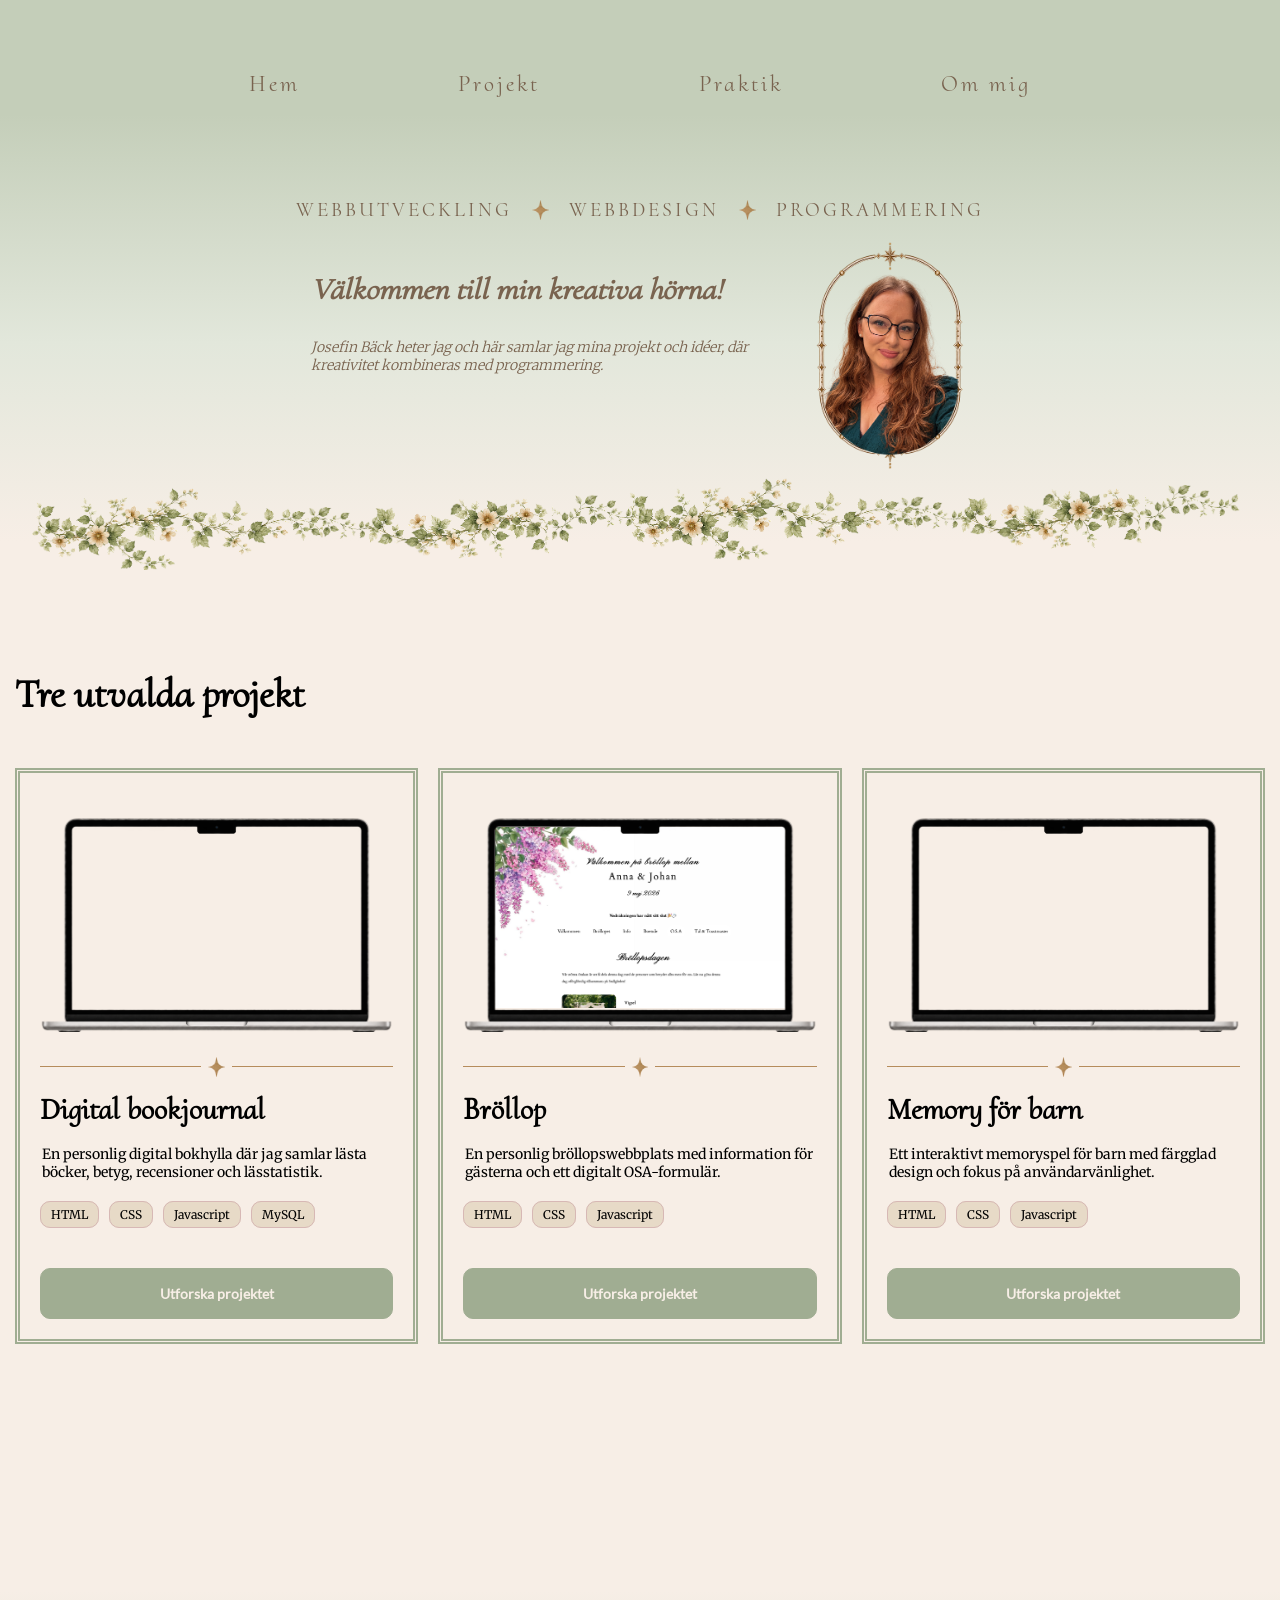
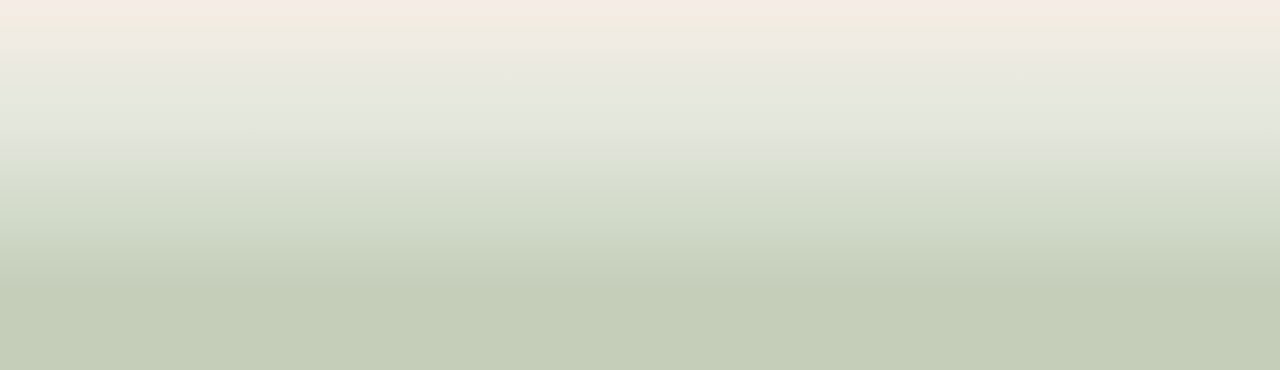
==== commit 9c33e684: "." ====
--- a/index.html
+++ b/index.html
@@ -100,11 +100,9 @@
 
                         </div>
                         <div class="bottomDIV">
-                            <button class="BtnToProjekt">
-                                <a class="a-links" href="https://josefinback.github.io/book-journal/index.html"
-                                    target="blank_">Utforska
-                                    projektet</a>
-                            </button>
+                            <a class="BtnToProjekt" href="https://josefinback.github.io/book-journal/index.html"
+                                target="blank_" rel="noopener noreferrer">Utforska
+                                projektet</a>
                         </div>
                     </div>
 
@@ -142,9 +140,8 @@
                         </div>
 
                         <div class="bottomDIV">
-                            <button class="BtnToProjekt">
-                                Utforska projektet
-                            </button>
+                            <a class="BtnToProjekt" href="#" target="blank_" rel="noopener noreferrer">Utforska
+                                projektet</a>
                         </div>
                     </div>
 
@@ -180,9 +177,8 @@
                         </div>
 
                         <div class="bottomDIV">
-                            <button class="BtnToProjekt">
-                                Utforska projektet
-                            </button>
+                            <a class="BtnToProjekt" href="#" target="blank_" rel="noopener noreferrer">Utforska
+                                projektet</a>
                         </div>
                     </div>
                 </div>
--- a/css/style.css
+++ b/css/style.css
@@ -114,10 +114,9 @@
     font-size: var(--normalText);
 }
 
+
 .a-links {
     text-decoration: none;
-    color: var(--color-beige);
-    font-size: var(--buttonText);
 }
 
 .a-links:hover {
@@ -307,7 +306,7 @@
     border-radius: 10px;
 }
 
-.BtnToProjekt {
+/* .BtnToProjekt {
     width: 100%;
     padding: 16px;
     font-weight: 600;
@@ -315,12 +314,41 @@
     border: 0.5px solid var(--color-sageGreen);
     color: var(--main-background-color);
     cursor: pointer;
+    text-decoration: none;
 }
 
 .BtnToProjekt:hover {
     background-color: var(--main-background-color);
     color: var(--color-sageGreen);
     cursor: pointer;
+} */
+
+.BtnToProjekt {
+    display: block;
+    width: 100%;
+    box-sizing: border-box;
+
+    padding: 16px;
+    text-align: center;
+    text-decoration: none;
+
+    font-family: var(--btnFont);
+    font-size: var(--buttonText);
+    font-weight: 600;
+
+    background-color: var(--color-sageGreen);
+    border: 1px solid var(--color-sageGreen);
+    border-radius: 10px;
+    color: var(--main-background-color);
+
+    cursor: pointer;
+    transition: background-color 0.3s ease,
+        color 0.3s ease;
+}
+
+.BtnToProjekt:hover {
+    background-color: var(--main-background-color);
+    color: var(--color-sageGreen);
 }
 
 
@@ -390,6 +418,7 @@
 
 footer {
     height: 400px;
+    background: linear-gradient(360deg, #C4CEB9 20%, #E2E7DB 60%, #F7EEE6 95%);
 }
 
 
